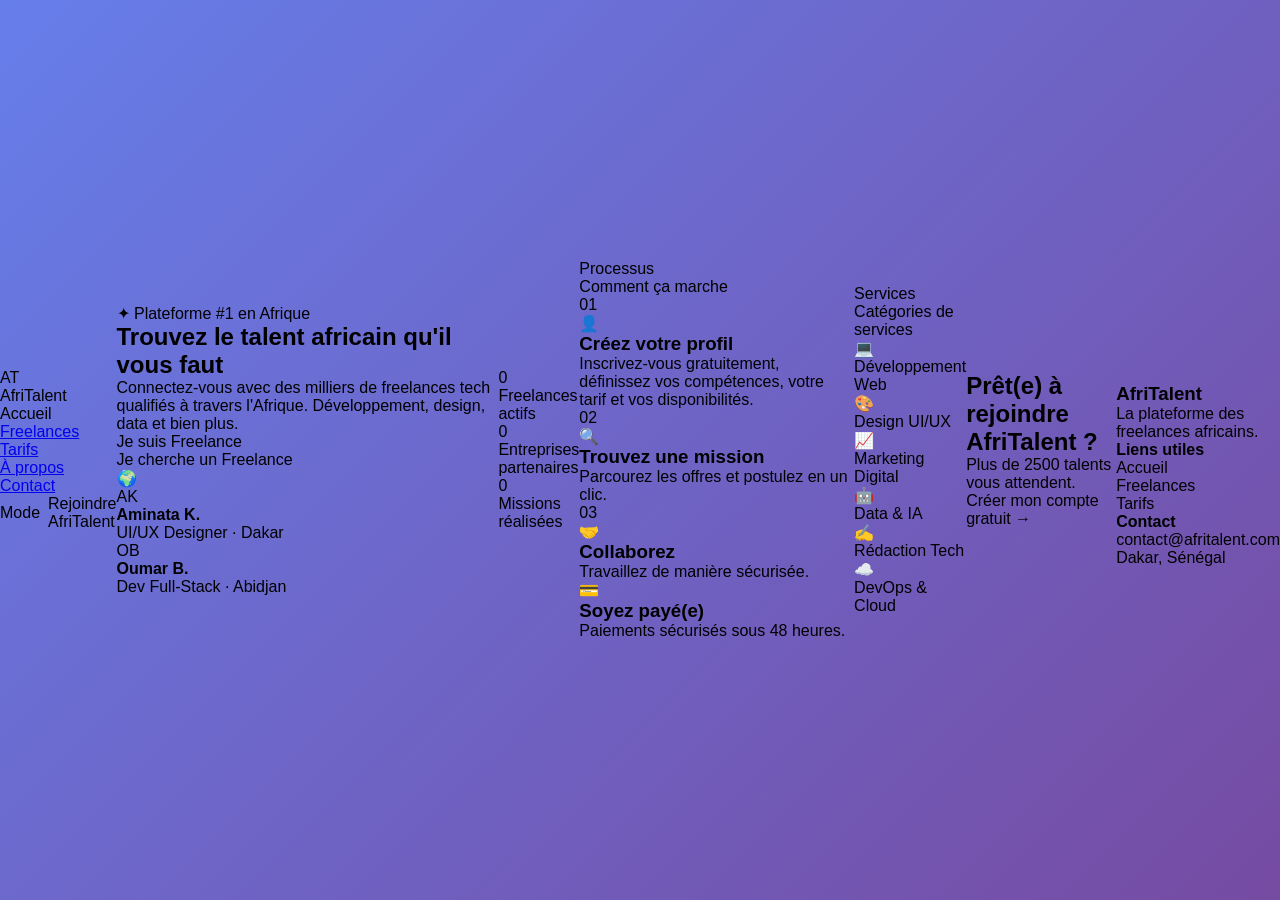
==== index.html @ 4143f96e "premier envoie du site AfriTalent" ====
<!DOCTYPE html>
<html lang="fr">
<head>
    <meta charset="UTF-8">
    <meta name="viewport" content="width=device-width, initial-scale=1.0">
    <title>AfriTalent - Accueil</title>

    <link rel="stylesheet" href="css/style.css">
</head>
<body>

<!-- NAVBAR -->
<div class="nav-bar">
    <div class="nav-logo">
        <div class="logo-badge">AT</div>
        AfriTalent
    </div>

    <ul class="nav-links">
        <li>Accueil</li>
        <li><a href="freelances.html">Freelances</a></li>
        <li><a href="tarifs.html">Tarifs</a></li>
        <li><a href="about.html">À propos</a></li>
        <li><a href="contact.html">Contact</a></li>
    </ul>

    <div style="display:flex;gap:8px;align-items:center;">
        <div class="dark-toggle" onclick="toggleDark()">
            Mode
        </div>

        <div class="nav-cta">
            Rejoindre AfriTalent
        </div>
    </div>
</div>

<!-- HERO -->
<section class="hero">

    <div>
        <div class="hero-tag">
            ✦ Plateforme #1 en Afrique
        </div>

        <h1>
            Trouvez le talent
            <span>africain</span>
            qu'il vous faut
        </h1>

        <p>
            Connectez-vous avec des milliers de freelances tech qualifiés à travers l'Afrique.
            Développement, design, data et bien plus.
        </p>

        <div class="hero-btns">
            <div class="btn-primary">
                Je suis Freelance
            </div>

            <div class="btn-outline">
                Je cherche un Freelance
            </div>
        </div>
    </div>

    <div class="hero-visual">

        <div class="hero-map-bg">
            🌍
        </div>

        <div class="float-card">
            <div class="avatar">AK</div>

            <div>
                <strong>Aminata K.</strong><br>
                UI/UX Designer · Dakar
            </div>

            <div class="online-dot"></div>
        </div>

        <div class="float-card">
            <div class="avatar">OB</div>

            <div>
                <strong>Oumar B.</strong><br>
                Dev Full-Stack · Abidjan
            </div>

            <div class="online-dot"></div>
        </div>

    </div>

</section>

<!-- STATS -->
<section class="stats-bar">

    <div class="stat-item">
        <div class="stat-num" id="cnt1">0</div>
        <div class="stat-label">
            Freelances actifs
        </div>
    </div>

    <div class="stat-item">
        <div class="stat-num" id="cnt2">0</div>
        <div class="stat-label">
            Entreprises partenaires
        </div>
    </div>

    <div class="stat-item">
        <div class="stat-num" id="cnt3">0</div>
        <div class="stat-label">
            Missions réalisées
        </div>
    </div>

</section>

<!-- COMMENT ÇA MARCHE -->
<section class="section">

    <div class="section-label">
        Processus
    </div>

    <div class="section-title">
        Comment ça marche
    </div>

    <div class="bento-grid">

        <div class="bento-card bento-big">
            <div class="bento-step-num">01</div>
            <div class="bento-icon">👤</div>

            <h3>Créez votre profil</h3>

            <p>
                Inscrivez-vous gratuitement, définissez vos compétences,
                votre tarif et vos disponibilités.
            </p>
        </div>

        <div class="bento-card">
            <div class="bento-step-num">02</div>
            <div class="bento-icon">🔍</div>

            <h3>Trouvez une mission</h3>

            <p>
                Parcourez les offres et postulez en un clic.
            </p>
        </div>

        <div class="bento-card">
            <div class="bento-step-num">03</div>
            <div class="bento-icon">🤝</div>

            <h3>Collaborez</h3>

            <p>
                Travaillez de manière sécurisée.
            </p>
        </div>

        <div class="bento-card">
            <div class="bento-icon">💳</div>

            <h3>Soyez payé(e)</h3>

            <p>
                Paiements sécurisés sous 48 heures.
            </p>
        </div>

    </div>

</section>

<!-- CATEGORIES -->
<section class="section-alt">

    <div class="section-label">
        Services
    </div>

    <div class="section-title">
        Catégories de services
    </div>

    <div class="cat-grid">

        <div class="cat-card">
            <div class="cat-icon">💻</div>
            <div class="cat-name">Développement Web</div>
        </div>

        <div class="cat-card">
            <div class="cat-icon">🎨</div>
            <div class="cat-name">Design UI/UX</div>
        </div>

        <div class="cat-card">
            <div class="cat-icon">📈</div>
            <div class="cat-name">Marketing Digital</div>
        </div>

        <div class="cat-card">
            <div class="cat-icon">🤖</div>
            <div class="cat-name">Data & IA</div>
        </div>

        <div class="cat-card">
            <div class="cat-icon">✍️</div>
            <div class="cat-name">Rédaction Tech</div>
        </div>

        <div class="cat-card">
            <div class="cat-icon">☁️</div>
            <div class="cat-name">DevOps & Cloud</div>
        </div>

    </div>

</section>

<!-- CTA -->
<section class="cta-section">

    <h2>
        Prêt(e) à rejoindre AfriTalent ?
    </h2>

    <p>
        Plus de 2500 talents vous attendent.
    </p>

    <div class="btn-outline">
        Créer mon compte gratuit →
    </div>

</section>

<!-- FOOTER -->
<footer class="footer">

    <div class="footer-col">
        <h3>AfriTalent</h3>

        <p>
            La plateforme des freelances africains.
        </p>
    </div>

    <div class="footer-col">
        <h4>Liens utiles</h4>
        <p>Accueil</p>
        <p>Freelances</p>
        <p>Tarifs</p>
    </div>

    <div class="footer-col">
        <h4>Contact</h4>
        <p>contact@afritalent.com</p>
        <p>Dakar, Sénégal</p>
    </div>

</footer>

<script src="js/script.js"></script>

</body>
</html>
---- css/style.css ----
container {
    display: flex;
    justify-content: space-evenly;
}
*{
    margin:0;
    padding:0;
    box-sizing: border-box;
    font-family: 'Poppins', sans-serif;
}
body {
    min-height: 100vh;
    display:flex;
    justify-content: center;
    align-items: center;
    background: linear-gradient(135deg, #667eea, #764ba2);
}
.navbar{
     position: relative;
     bottom: 250px;

  padding: 15px 20px;
  background: rgba(255, 255, 255, 0.05);
  border-radius: 60px;
  backdrop-filter: blur(15px);
  -webkit-backdrop-filter: blur(15px); /* pour Safari */
  box-shadow: 0 15px 35px rgba(0,0,0,0.5);
  border: 0.5px solid rgba(255,255,255,0.2);
}
titre{
   text-align: left 10px;

}

.navbar ul {
  display: flex;
  gap: 10px;
  list-style: none;
  position: relative;
}

.navbar ul li {
  position: relative;
  z-index: 2;
}

.navbar ul li a {
  position: relative;
  display: block;
  padding: 10px 20px;
  text-decoration: none;
  color: #fff;
  font-weight: 500;
  font-size: 16px;
  border-radius: 30px;
  transition: 0.3s;
}

.navbar ul li.active a {
  color: #fff;
}

.indicator {
  position: absolute;
  height: 100%;
  background: linear-gradient(90deg, #00c6ff, #0072ff);
  border-radius: 30px;
  transition: 0.4s cubic-bezier(0.68, -0.55, 0.265, 1.55);
  z-index: 1;
}
 
body{
font-family : Arial, sans-serif;
background-color : hsl(143, 69%, 37%)
}
/*SECTION CONTACT*/
.contact-section {
margin-top:100px
}
/*ERREURS/*
.error{
color:red;
font-size: 14PX.
margin-top: 5px;
}
/* MESSAGES DE SUCCES*/
.success{
    background:green;
    color:white;
    padding:10px;
    margin: top 15px;
    border-radius:5px;
    display:none;

}
/* FOOTER*/
footer{
    margin-top:50px;
}
/*RESPONSIVE*/
@media (max-width:768px){
    .contact-section{
        padding:20px;
    }
}
* {
  margin: 0;
  padding: 0;
  box-sizing: border-box;
  font-family: 'Poppins', sans-serif;
}

body {
  min-height: 100vh;
  display: flex;
  justify-content: center;
  align-items: center;
  background: linear-gradient(135deg, #667eea, #764ba2);
}

.navbar {
  position: relative;
  padding: 15px 20px;
  background: rgba(255, 255, 255, 0.05);
  border-radius: 60px;
  backdrop-filter: blur(15px);
  -webkit-backdrop-filter: blur(15px); /* pour Safari */
  box-shadow: 0 15px 35px rgba(0,0,0,0.5);
  border: 0.5px solid rgba(255,255,255,0.2);
}

.navbar ul {
  display: flex;
  gap: 10px;
  list-style: none;
  position: relative;
}

.navbar ul li {
  position: relative;
  z-index: 2;
}

.navbar ul li a {
  position: relative;
  display: block;
  padding: 10px 20px;
  text-decoration: none;
  color: #fff;
  font-weight: 500;
  font-size: 16px;
  border-radius: 30px;
  transition: 0.3s;
}

.navbar ul li.active a {
  color: #fff;
}

.indicator {
  position: absolute;
  height: 100%;
  background: linear-gradient(90deg, #00c6ff, #0072ff);
  border-radius: 30px;
  transition: 0.4s cubic-bezier(0.68, -0.55, 0.265, 1.55);
  z-index: 1;
}
.btn-afritalent {
  position: fixed;   /* reste collé même si tu scrolls */
  bottom: 20px;      /* 20px du bas */
  left: 20px;        /* 20px de la gauche */
  background: #ff6b00;  /* couleur orange AfriTalent */
  color: white;
  border: none;
  padding: 14px 24px;
  border-radius: 50px;  /* bouton arrondi */
  font-size: 16px;
  font-weight: bold;
  cursor: pointer;
  box-shadow: 0 4px 12px rgba(0,0,0,0.3); /* ombre stylée */
  z-index: 9999;  /* passe au-dessus de tout */
  transition: 0.3s;
}

.btn-afritalent:hover {
  background: #e05f00;
  transform: scale(1.05); /* grossit un peu au survol */
}
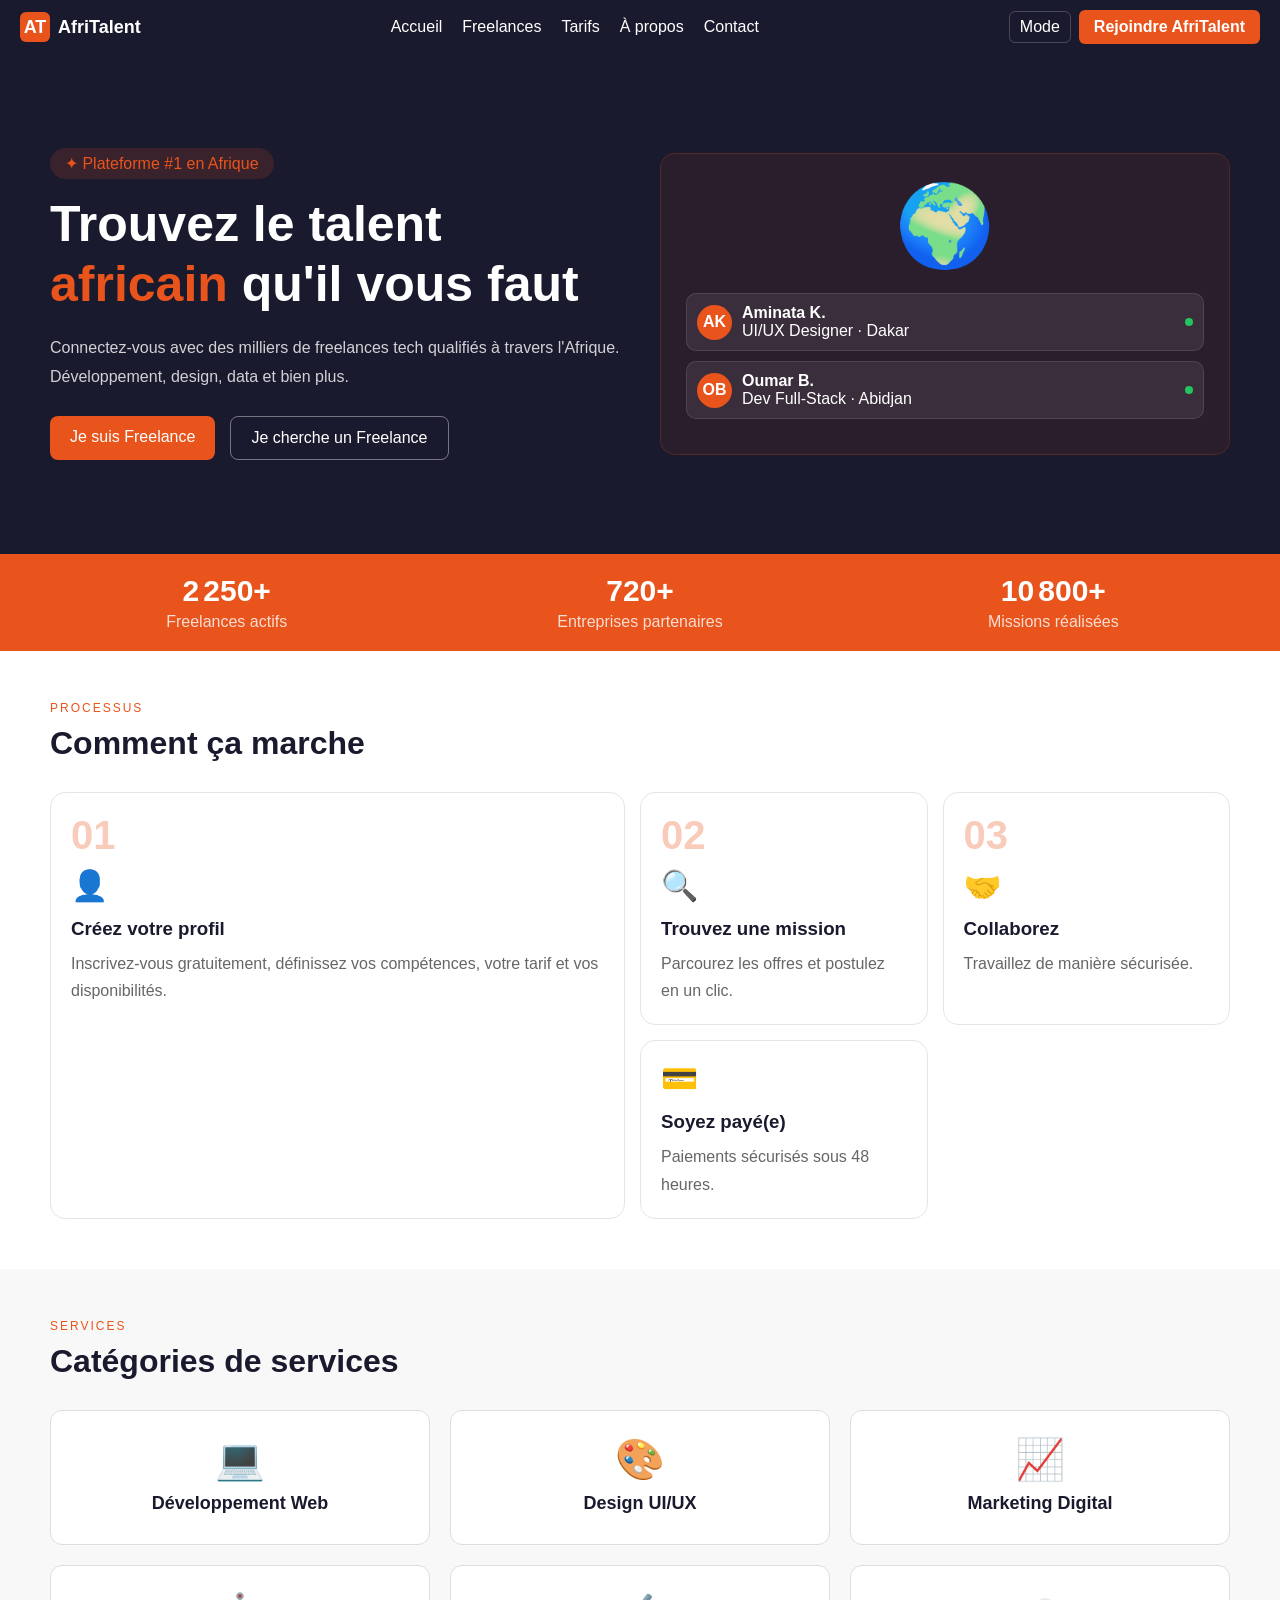
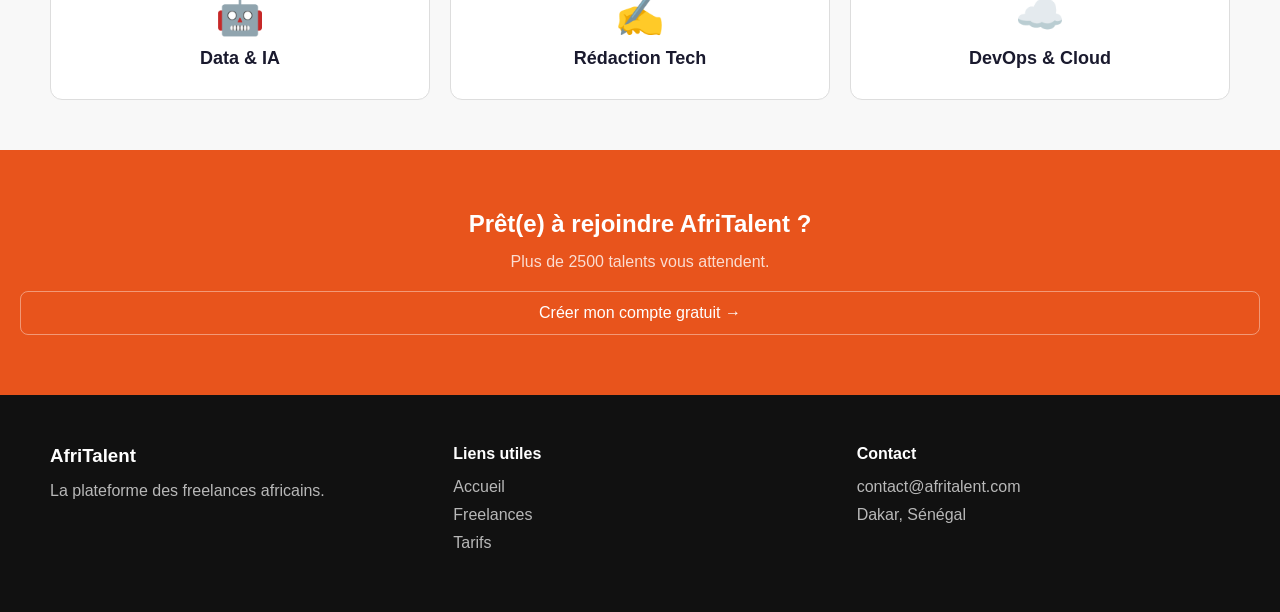
==== commit aa0fd959: "Responsive navbar + fix CSS mobile" ====
--- a/index.html
+++ b/index.html
@@ -6,6 +6,7 @@
     <title>AfriTalent - Accueil</title>
 
     <link rel="stylesheet" href="css/style.css">
+    <script src="js/main.js" defer></script>
 </head>
 <body>
 
--- a/css/style.css
+++ b/css/style.css
@@ -1,188 +1,816 @@
-container {
-    display: flex;
-    justify-content: space-evenly;
-}
+/* =========================
+   RESET
+========================= */
+
 *{
     margin:0;
     padding:0;
-    box-sizing: border-box;
-    font-family: 'Poppins', sans-serif;
-}
-body {
-    min-height: 100vh;
-    display:flex;
-    justify-content: center;
-    align-items: center;
-    background: linear-gradient(135deg, #667eea, #764ba2);
-}
-.navbar{
-     position: relative;
-     bottom: 250px;
-
-  padding: 15px 20px;
-  background: rgba(255, 255, 255, 0.05);
-  border-radius: 60px;
-  backdrop-filter: blur(15px);
-  -webkit-backdrop-filter: blur(15px); /* pour Safari */
-  box-shadow: 0 15px 35px rgba(0,0,0,0.5);
-  border: 0.5px solid rgba(255,255,255,0.2);
-}
-titre{
-   text-align: left 10px;
-
-}
-
-.navbar ul {
-  display: flex;
-  gap: 10px;
-  list-style: none;
-  position: relative;
-}
-
-.navbar ul li {
-  position: relative;
-  z-index: 2;
-}
-
-.navbar ul li a {
-  position: relative;
-  display: block;
-  padding: 10px 20px;
-  text-decoration: none;
-  color: #fff;
-  font-weight: 500;
-  font-size: 16px;
-  border-radius: 30px;
-  transition: 0.3s;
-}
-
-.navbar ul li.active a {
-  color: #fff;
-}
-
-.indicator {
-  position: absolute;
-  height: 100%;
-  background: linear-gradient(90deg, #00c6ff, #0072ff);
-  border-radius: 30px;
-  transition: 0.4s cubic-bezier(0.68, -0.55, 0.265, 1.55);
-  z-index: 1;
-}
- 
+    box-sizing:border-box;
+}
+
 body{
-font-family : Arial, sans-serif;
-background-color : hsl(143, 69%, 37%)
-}
-/*SECTION CONTACT*/
-.contact-section {
-margin-top:100px
-}
-/*ERREURS/*
-.error{
-color:red;
-font-size: 14PX.
-margin-top: 5px;
-}
-/* MESSAGES DE SUCCES*/
-.success{
-    background:green;
-    color:white;
+    font-family:Arial, Helvetica, sans-serif;
+    background:#fff;
+}
+
+/* =========================
+   VARIABLES
+========================= */
+
+:root{
+    --af-primary:#E8541C;
+    --af-dark:#1A1A2E;
+    --af-accent:#F5A623;
+    --af-light:#F7F4EF;
+    --af-text:#2C2C2A;
+}
+
+/* =========================
+   NAVBAR
+========================= */
+
+.nav-bar{
+    background:var(--af-dark);
+    padding:10px 20px;
+    display:flex;
+    align-items:center;
+    justify-content:space-between;
+}
+
+.nav-logo{
+    display:flex;
+    align-items:center;
+    gap:8px;
+    color:#fff;
+    font-size:18px;
+    font-weight:bold;
+}
+
+.logo-badge{
+    width:30px;
+    height:30px;
+    border-radius:6px;
+    background:var(--af-primary);
+    color:#fff;
+    display:flex;
+    justify-content:center;
+    align-items:center;
+}
+
+.nav-links{
+    list-style:none;
+    display:flex;
+    gap:20px;
+}
+
+.nav-links li{
+    color:#fff;
+    cursor:pointer;
+}
+
+.nav-links a{
+    color:#fff;
+    text-decoration:none;
+}
+
+.nav-links li:hover,
+.nav-links a:hover{
+    color:var(--af-primary);
+}
+
+.nav-cta{
+    background:var(--af-primary);
+    color:#fff;
+    padding:8px 15px;
+    border-radius:6px;
+    cursor:pointer;
+    font-weight:600;
+}
+
+.dark-toggle{
+    border:1px solid rgba(255,255,255,.2);
+    color:#fff;
+    padding:6px 10px;
+    border-radius:6px;
+    cursor:pointer;
+}
+
+/* =========================
+   HERO
+========================= */
+
+.hero{
+    background:var(--af-dark);
+    min-height:500px;
+    padding:50px;
+    display:grid;
+    grid-template-columns:1fr 1fr;
+    align-items:center;
+    gap:40px;
+}
+
+.hero-tag{
+    display:inline-block;
+    background:rgba(232,84,28,.15);
+    color:var(--af-primary);
+    padding:6px 15px;
+    border-radius:20px;
+    margin-bottom:15px;
+}
+
+.hero h1{
+    color:#fff;
+    font-size:50px;
+    line-height:1.2;
+    margin-bottom:20px;
+}
+
+.hero h1 span{
+    color:var(--af-primary);
+}
+
+.hero p{
+    color:rgba(255,255,255,.8);
+    line-height:1.8;
+    margin-bottom:25px;
+}
+
+.hero-btns{
+    display:flex;
+    gap:15px;
+}
+
+.btn-primary{
+    background:var(--af-primary);
+    color:#fff;
+    padding:12px 20px;
+    border-radius:8px;
+    cursor:pointer;
+}
+
+.btn-outline{
+    border:1px solid rgba(255,255,255,.4);
+    color:#fff;
+    padding:12px 20px;
+    border-radius:8px;
+    cursor:pointer;
+}
+
+.hero-visual{
+    background:rgba(232,84,28,.08);
+    border:1px solid rgba(232,84,28,.2);
+    border-radius:15px;
+    padding:25px;
+}
+
+.hero-map-bg{
+    text-align:center;
+    font-size:80px;
+    margin-bottom:20px;
+}
+
+.float-card{
+    background:rgba(255,255,255,.08);
+    border:1px solid rgba(255,255,255,.1);
+    border-radius:10px;
     padding:10px;
-    margin: top 15px;
-    border-radius:5px;
-    display:none;
-
-}
-/* FOOTER*/
-footer{
-    margin-top:50px;
-}
-/*RESPONSIVE*/
-@media (max-width:768px){
-    .contact-section{
-        padding:20px;
-    }
-}
-* {
-  margin: 0;
-  padding: 0;
-  box-sizing: border-box;
-  font-family: 'Poppins', sans-serif;
-}
-
-body {
-  min-height: 100vh;
-  display: flex;
-  justify-content: center;
-  align-items: center;
-  background: linear-gradient(135deg, #667eea, #764ba2);
-}
-
-.navbar {
-  position: relative;
-  padding: 15px 20px;
-  background: rgba(255, 255, 255, 0.05);
-  border-radius: 60px;
-  backdrop-filter: blur(15px);
-  -webkit-backdrop-filter: blur(15px); /* pour Safari */
-  box-shadow: 0 15px 35px rgba(0,0,0,0.5);
-  border: 0.5px solid rgba(255,255,255,0.2);
-}
-
-.navbar ul {
-  display: flex;
-  gap: 10px;
-  list-style: none;
-  position: relative;
-}
-
-.navbar ul li {
-  position: relative;
-  z-index: 2;
-}
-
-.navbar ul li a {
-  position: relative;
-  display: block;
-  padding: 10px 20px;
-  text-decoration: none;
-  color: #fff;
-  font-weight: 500;
-  font-size: 16px;
-  border-radius: 30px;
-  transition: 0.3s;
-}
-
-.navbar ul li.active a {
-  color: #fff;
-}
-
-.indicator {
-  position: absolute;
-  height: 100%;
-  background: linear-gradient(90deg, #00c6ff, #0072ff);
-  border-radius: 30px;
-  transition: 0.4s cubic-bezier(0.68, -0.55, 0.265, 1.55);
-  z-index: 1;
-}
-.btn-afritalent {
-  position: fixed;   /* reste collé même si tu scrolls */
-  bottom: 20px;      /* 20px du bas */
-  left: 20px;        /* 20px de la gauche */
-  background: #ff6b00;  /* couleur orange AfriTalent */
-  color: white;
-  border: none;
-  padding: 14px 24px;
-  border-radius: 50px;  /* bouton arrondi */
-  font-size: 16px;
-  font-weight: bold;
-  cursor: pointer;
-  box-shadow: 0 4px 12px rgba(0,0,0,0.3); /* ombre stylée */
-  z-index: 9999;  /* passe au-dessus de tout */
-  transition: 0.3s;
-}
-
-.btn-afritalent:hover {
-  background: #e05f00;
-  transform: scale(1.05); /* grossit un peu au survol */
+    display:flex;
+    align-items:center;
+    gap:10px;
+    margin-bottom:10px;
+    color:#fff;
+}
+
+.avatar{
+    width:35px;
+    height:35px;
+    border-radius:50%;
+    background:var(--af-primary);
+    color:#fff;
+    display:flex;
+    justify-content:center;
+    align-items:center;
+    font-weight:bold;
+}
+
+.online-dot{
+    width:8px;
+    height:8px;
+    border-radius:50%;
+    background:#22c55e;
+    margin-left:auto;
+}
+
+/* =========================
+   STATS
+========================= */
+
+.stats-bar{
+    background:var(--af-primary);
+    display:grid;
+    grid-template-columns:repeat(3,1fr);
+    text-align:center;
+    padding:20px;
+}
+
+.stat-num{
+    color:#fff;
+    font-size:30px;
+    font-weight:bold;
+}
+
+.stat-label{
+    color:rgba(255,255,255,.8);
+    margin-top:5px;
+}
+/* =========================
+   SECTIONS
+========================= */
+
+.section{
+    padding:50px;
+}
+
+.section-alt{
+    padding:50px;
+    background:#f8f8f8;
+}
+
+.section-label{
+    color:var(--af-primary);
+    text-transform:uppercase;
+    letter-spacing:2px;
+    font-size:12px;
+    margin-bottom:10px;
+}
+
+.section-title{
+    font-size:32px;
+    font-weight:bold;
+    margin-bottom:30px;
+    color:var(--af-dark);
+}
+
+/* =========================
+   COMMENT ÇA MARCHE
+========================= */
+
+.bento-grid{
+    display:grid;
+    grid-template-columns:2fr 1fr 1fr;
+    gap:15px;
+}
+
+.bento-card{
+    background:#fff;
+    border:1px solid #e5e5e5;
+    border-radius:15px;
+    padding:20px;
+    transition:0.3s;
+}
+
+.bento-card:hover{
+    transform:translateY(-5px);
+    box-shadow:0 10px 25px rgba(0,0,0,.08);
+}
+
+/* =========================
+   SECTIONS
+========================= */
+
+.section{
+    padding:50px;
+}
+
+.section-alt{
+    padding:50px;
+    background:#f8f8f8;
+}
+
+.section-label{
+    color:var(--af-primary);
+    text-transform:uppercase;
+    letter-spacing:2px;
+    font-size:12px;
+    margin-bottom:10px;
+}
+
+.section-title{
+    font-size:32px;
+    font-weight:bold;
+    margin-bottom:30px;
+    color:var(--af-dark);
+}
+
+/* =========================
+   COMMENT ÇA MARCHE
+========================= */
+
+.bento-grid{
+    display:grid;
+    grid-template-columns:2fr 1fr 1fr;
+    gap:15px;
+}
+
+.bento-card{
+    background:#fff;
+    border:1px solid #e5e5e5;
+    border-radius:15px;
+    padding:20px;
+    transition:0.3s;
+}
+
+.bento-card:hover{
+    transform:translateY(-5px);
+    box-shadow:0 10px 25px rgba(0,0,0,.08);
+}
+
+.bento-big{
+    grid-row:span 2;
+}
+
+.bento-step-num{
+    font-size:40px;
+    font-weight:bold;
+    color:rgba(232,84,28,.3);
+    margin-bottom:10px;
+}
+
+.bento-icon{
+    font-size:30px;
+    margin-bottom:15px;
+}
+
+.bento-card h3{
+    margin-bottom:10px;
+    color:var(--af-dark);
+}
+
+.bento-card p{
+    color:#666;
+    line-height:1.7;
+}
+
+/* =========================
+   CATÉGORIES
+========================= */
+
+.cat-grid{
+    display:grid;
+    grid-template-columns:repeat(3,1fr);
+    gap:20px;
+}
+
+.cat-card{
+    background:#fff;
+    border:1px solid #ddd;
+    border-radius:12px;
+    padding:25px;
+    text-align:center;
+    transition:0.3s;
+    cursor:pointer;
+}
+
+.cat-card:hover{
+    border-color:var(--af-primary);
+    transform:translateY(-5px);
+}
+
+.cat-icon{
+    font-size:40px;
+    margin-bottom:10px;
+}
+
+.cat-name{
+    font-size:18px;
+    font-weight:600;
+    color:var(--af-dark);
+    margin-bottom:5px;
+}
+
+.cat-count{
+    color:#777;
+    font-size:14px;
+}
+
+/* =========================
+   PAGE FREELANCES
+========================= */
+
+.filter-bar{
+    display:flex;
+    gap:10px;
+    margin-bottom:30px;
+    flex-wrap:wrap;
+}
+
+.filter-btn{
+    border:1px solid #ddd;
+    background:#fff;
+    padding:10px 18px;
+    border-radius:25px;
+    cursor:pointer;
+    transition:0.3s;
+}
+
+.filter-btn:hover{
+    background:var(--af-primary);
+    color:#fff;
+    border-color:var(--af-primary);
+}
+
+.filter-btn.active{
+    background:var(--af-primary);
+    color:#fff;
+    border-color:var(--af-primary);
+}
+
+.freelance-grid{
+    display:grid;
+    grid-template-columns:repeat(3,1fr);
+    gap:20px;
+}
+
+.fl-card{
+    background:#fff;
+    border:1px solid #ddd;
+    border-radius:15px;
+    padding:20px;
+    transition:0.3s;
+}
+
+.fl-card:hover{
+    transform:translateY(-5px);
+    box-shadow:0 10px 25px rgba(0,0,0,.08);
+}
+
+.fl-avatar{
+    width:60px;
+    height:60px;
+    border-radius:50%;
+    background:var(--af-primary);
+    color:#fff;
+    display:flex;
+    align-items:center;
+    justify-content:center;
+    font-weight:bold;
+    margin-bottom:15px;
+}
+
+.fl-name{
+    font-size:18px;
+    font-weight:600;
+    color:var(--af-dark);
+    margin-bottom:5px;
+}
+
+.fl-role{
+    color:#666;
+    margin-bottom:10px;
+}
+
+.fl-stars{
+    color:#f5a623;
+    margin-bottom:10px;
+    font-size:18px;
+}
+
+.fl-rate{
+    display:inline-block;
+    background:rgba(232,84,28,.1);
+    color:var(--af-primary);
+    padding:8px 12px;
+    border-radius:8px;
+    font-weight:600;
+}
+/* =========================
+   TARIFS
+========================= */
+
+.pricing-grid{
+    display:grid;
+    grid-template-columns:repeat(3,1fr);
+    gap:20px;
+}
+
+.price-card{
+    background:#fff;
+    border:1px solid #ddd;
+    border-radius:15px;
+    padding:25px;
+    text-align:center;
+    position:relative;
+    transition:0.3s;
+}
+
+.price-card:hover{
+    transform:translateY(-5px);
+    box-shadow:0 10px 25px rgba(0,0,0,.08);
+}
+
+.price-card.featured{
+    border:2px solid var(--af-primary);
+}
+
+.popular-badge{
+    position:absolute;
+    top:-12px;
+    left:50%;
+    transform:translateX(-50%);
+    background:var(--af-primary);
+    color:#fff;
+    padding:5px 12px;
+    border-radius:20px;
+    font-size:12px;
+}
+
+.price-name{
+    font-size:20px;
+    font-weight:600;
+    margin-bottom:10px;
+}
+
+.price-amount{
+    font-size:40px;
+    font-weight:bold;
+    color:var(--af-primary);
+}
+
+.price-period{
+    color:#777;
+    margin-bottom:20px;
+}
+
+.price-features{
+    text-align:left;
+    margin:20px 0;
+}
+
+.price-feature{
+    margin-bottom:10px;
+}
+
+.price-btn{
+    width:100%;
+    padding:12px;
+    border:none;
+    border-radius:8px;
+    background:var(--af-primary);
+    color:#fff;
+    cursor:pointer;
+}
+
+/* =========================
+   FAQ
+========================= */
+
+.faq-item{
+    margin-bottom:10px;
+}
+
+.faq-body{
+    line-height:1.8;
+    color:#666;
+}
+
+/* =========================
+   ABOUT
+========================= */
+
+.team-grid{
+    display:grid;
+    grid-template-columns:repeat(4,1fr);
+    gap:20px;
+}
+
+.team-card{
+    background:#fff;
+    border:1px solid #ddd;
+    border-radius:15px;
+    padding:20px;
+    text-align:center;
+}
+
+.team-avatar{
+    width:70px;
+    height:70px;
+    border-radius:50%;
+    margin:auto;
+    margin-bottom:15px;
+    display:flex;
+    align-items:center;
+    justify-content:center;
+    color:#fff;
+    background:var(--af-primary);
+    font-size:22px;
+    font-weight:bold;
+}
+
+.team-name{
+    font-size:18px;
+    font-weight:600;
+}
+
+.team-role{
+    color:#777;
+}
+
+.values-grid{
+    display:grid;
+    grid-template-columns:repeat(4,1fr);
+    gap:20px;
+}
+
+.value-card{
+    background:#fff;
+    border:1px solid #ddd;
+    border-radius:15px;
+    padding:20px;
+    text-align:center;
+}
+
+.value-icon{
+    font-size:40px;
+    margin-bottom:10px;
+}
+
+.value-name{
+    font-size:18px;
+    font-weight:600;
+    margin-bottom:10px;
+}
+
+.value-desc{
+    color:#666;
+    line-height:1.7;
+}
+
+/* =========================
+   CONTACT
+========================= */
+
+.contact-grid{
+    display:grid;
+    grid-template-columns:2fr 1fr;
+    gap:30px;
+}
+
+.form-group{
+    margin-bottom:15px;
+}
+
+.form-label{
+    display:block;
+    margin-bottom:5px;
+    font-weight:600;
+}
+
+.form-input{
+    width:100%;
+    padding:12px;
+    border:1px solid #ddd;
+    border-radius:8px;
+}
+
+.form-input:focus{
+    outline:none;
+    border-color:var(--af-primary);
+}
+
+.form-error{
+    color:red;
+    font-size:13px;
+    margin-top:5px;
+}
+
+.contact-info{
+    line-height:2;
+}
+
+.map-placeholder{
+    margin-top:20px;
+    border:1px solid #ddd;
+    border-radius:10px;
+    height:180px;
+    display:flex;
+    align-items:center;
+    justify-content:center;
+    background:#f5f5f5;
+}
+
+/* =========================
+   CTA
+========================= */
+
+.cta-section{
+    background:var(--af-primary);
+    text-align:center;
+    padding:60px 20px;
+}
+
+.cta-section h2{
+    color:#fff;
+    margin-bottom:15px;
+}
+
+.cta-section p{
+    color:rgba(255,255,255,.8);
+    margin-bottom:20px;
+}
+
+/* =========================
+   FOOTER
+========================= */
+
+.footer{
+    background:#111;
+    color:#fff;
+    padding:50px;
+    display:grid;
+    grid-template-columns:repeat(3,1fr);
+    gap:30px;
+}
+
+.footer h3,
+.footer h4{
+    margin-bottom:15px;
+}
+
+.footer p{
+    color:rgba(255,255,255,.7);
+    margin-bottom:10px;
+}
+
+.footer-copy{
+    background:#000;
+    color:#999;
+    text-align:center;
+    padding:15px;
+}
+
+/* =========================
+   RESPONSIVE
+========================= */
+
+@media(max-width:992px){
+
+    .hero{
+        grid-template-columns:1fr;
+    }
+
+    .bento-grid{
+        grid-template-columns:1fr;
+    }
+
+    .cat-grid{
+        grid-template-columns:1fr 1fr;
+    }
+
+    .freelance-grid{
+        grid-template-columns:1fr 1fr;
+    }
+
+    .pricing-grid{
+        grid-template-columns:1fr;
+    }
+
+    .team-grid{
+        grid-template-columns:1fr 1fr;
+    }
+
+    .values-grid{
+        grid-template-columns:1fr 1fr;
+    }
+
+    .contact-grid{
+        grid-template-columns:1fr;
+    }
+
+    .footer{
+        grid-template-columns:1fr;
+    }
+}
+
+@media(max-width:768px){
+
+    .nav-bar{
+        flex-direction:column;
+        gap:15px;
+    }
+
+    .nav-links{
+        flex-wrap:wrap;
+        justify-content:center;
+    }
+
+    .cat-grid,
+    .freelance-grid,
+    .team-grid,
+    .values-grid{
+        grid-template-columns:1fr;
+    }
+
+    .hero h1{
+        font-size:35px;
+    }
 }
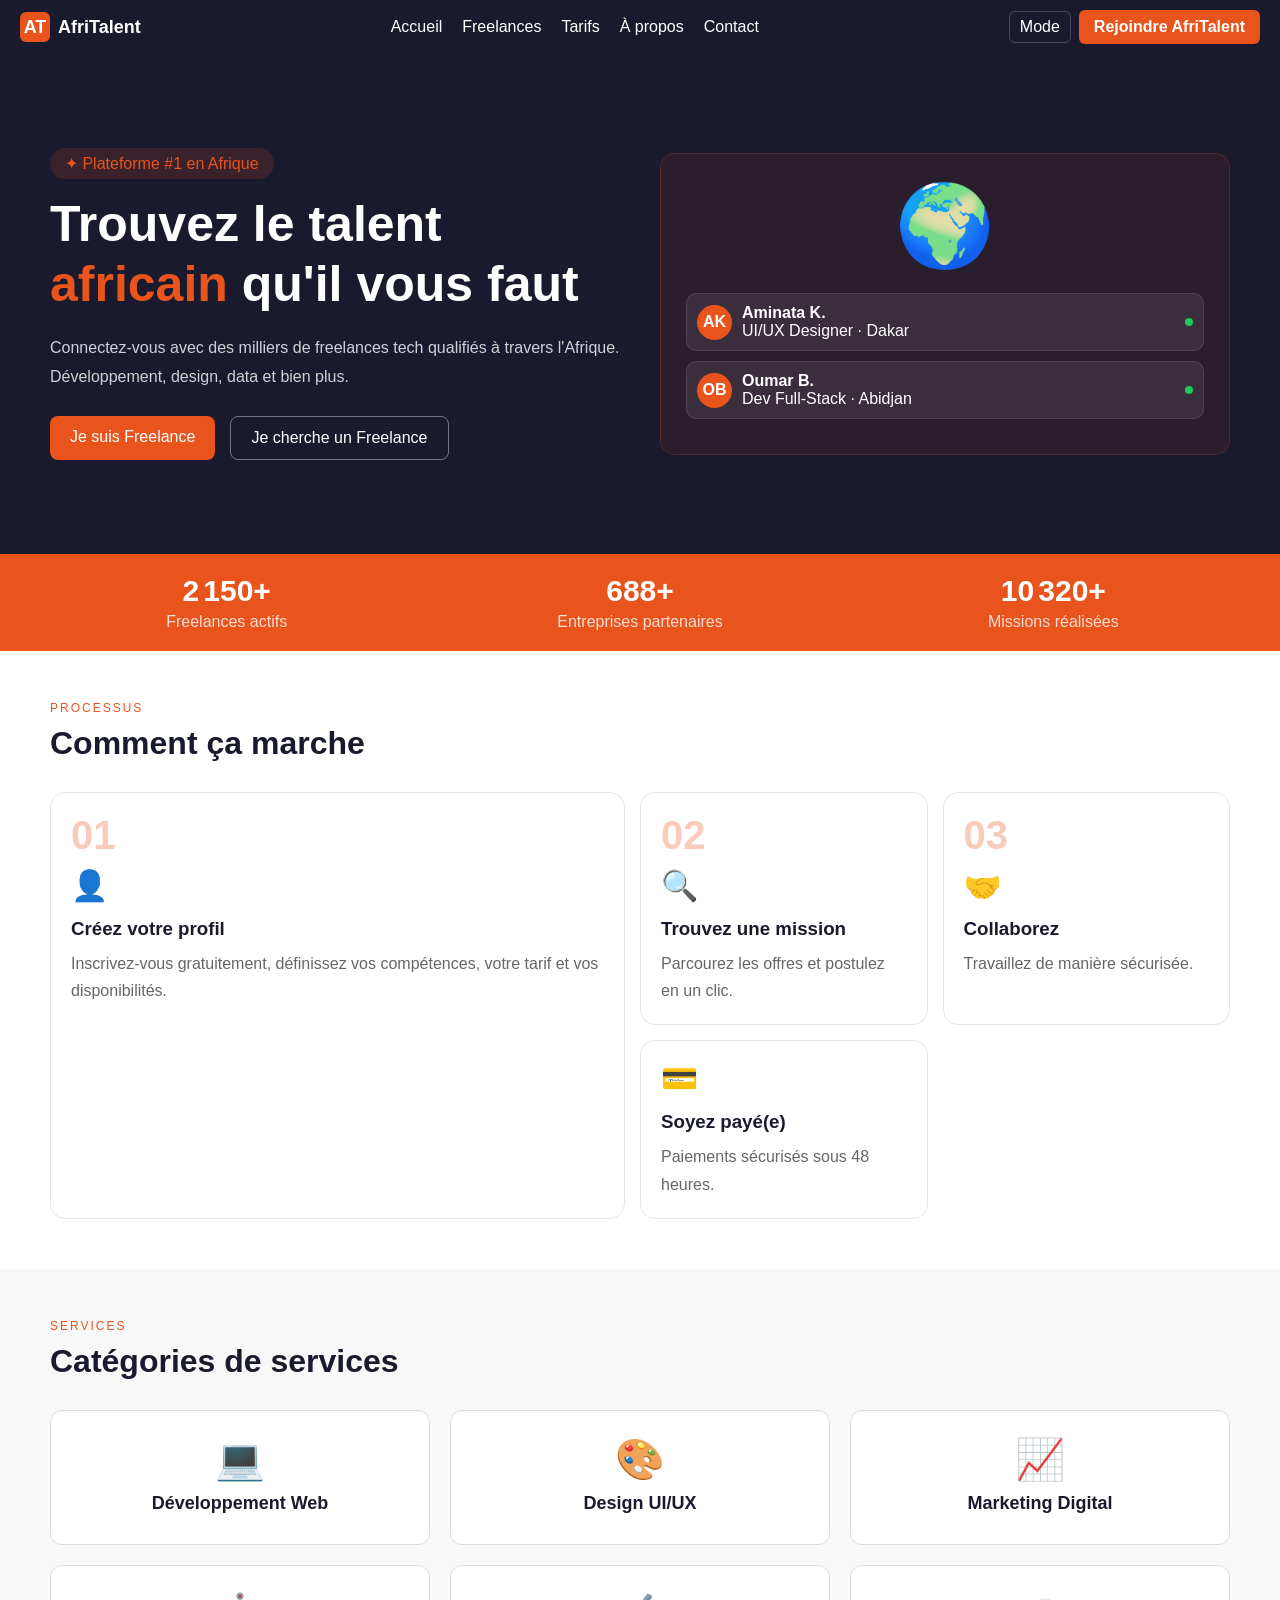
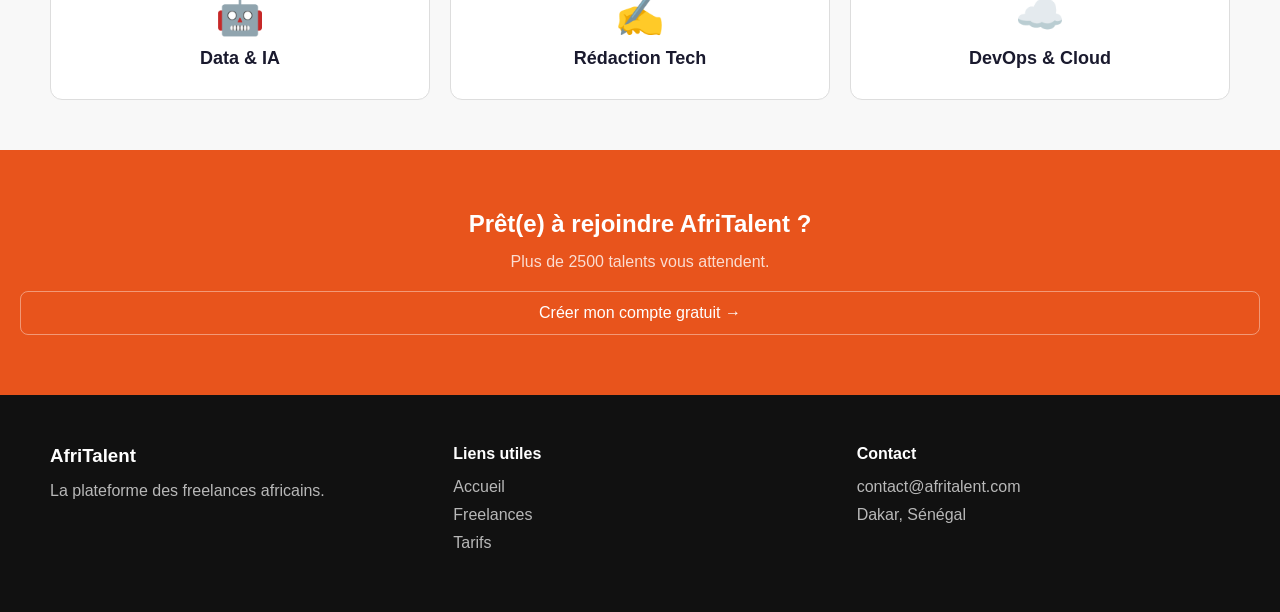
==== commit 4dbf24a3: "COMMIT 5: freelances.html 8 profils + filtres JS + responsive Bootstrap" ====
--- a/index.html
+++ b/index.html
@@ -6,7 +6,6 @@
     <title>AfriTalent - Accueil</title>
 
     <link rel="stylesheet" href="css/style.css">
-    <script src="js/main.js" defer></script>
 </head>
 <body>
 
@@ -275,7 +274,7 @@
 
 </footer>
 
-<script src="js/script.js"></script>
+<script src="js/main.js"></script>
 
 </body>
 </html>
--- a/css/style.css
+++ b/css/style.css
@@ -813,4 +813,44 @@
     .hero h1{
         font-size:35px;
     }
-}+}
+ /* tablette 768px */
+ @media(max-width:768px) {
+  .nav-bar nav {
+    display: none; /* cache  le menu ,on mettra le burger aprés */
+  }
+  .container {
+    padding: 20px;
+  }
+}
+/* mobile 375px */
+@media(max-width:375px) {
+  h1 {
+    font-size:24px;
+  }
+  .container {
+    padding: 10px;
+  }
+  }
+ card-img-top { 
+  height: 250px; 
+  object-fit: cover; 
+}
+
+.stars { 
+  color: #ffc107; 
+}
+
+.freelance-card {
+  transition: all 0.3s ease;
+}
+
+/* Media queries responsive */
+@media (max-width: 576px) {
+  .card-img-top { 
+    height: 200px; 
+  }
+  .card-title {
+    font-size: 1.1rem;
+  }
+} 
